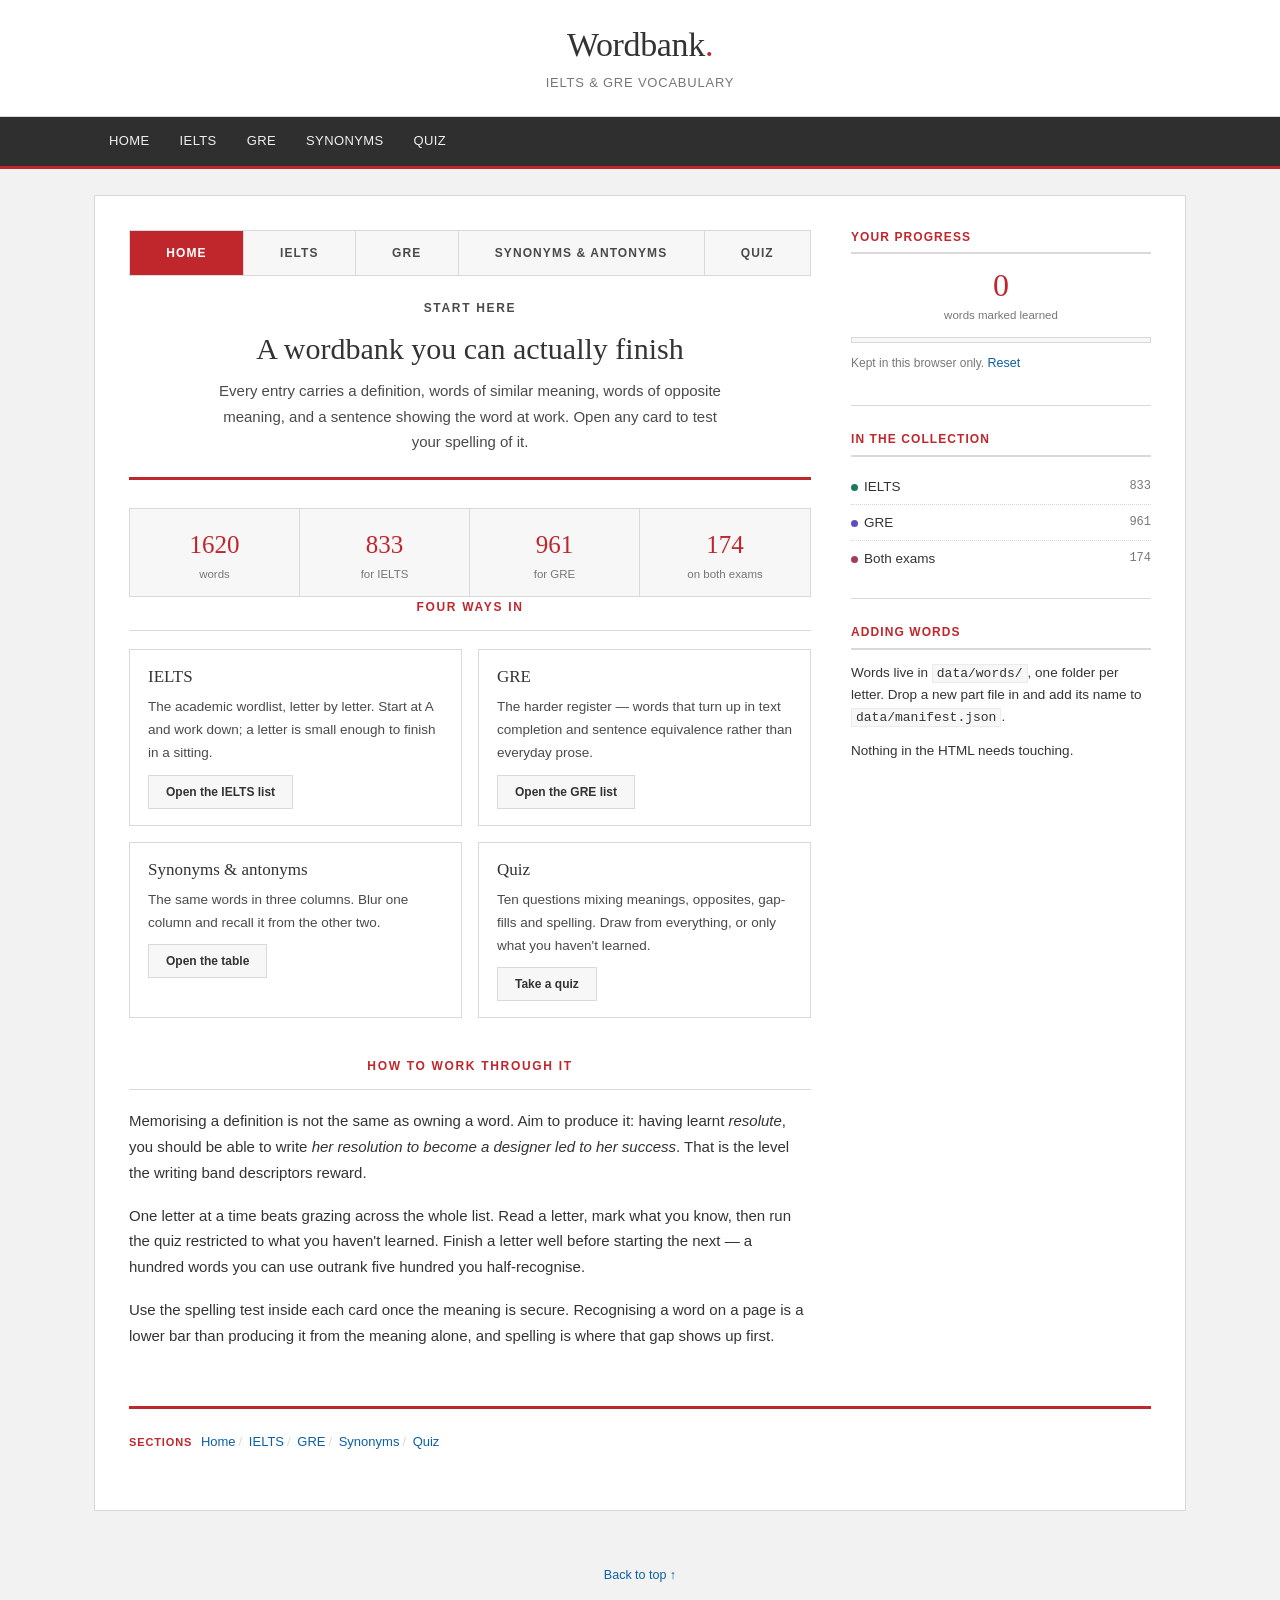
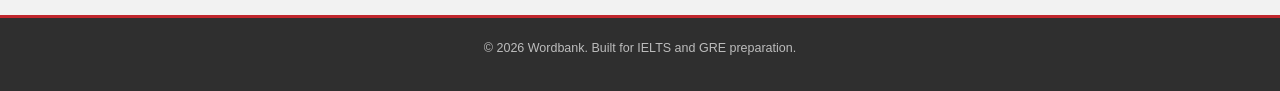
==== index.html @ d4ea3506 "Initial commit" ====
<!DOCTYPE html>
<html lang="en">
<head>
<meta charset="utf-8">
<meta name="viewport" content="width=device-width, initial-scale=1">
<title>IELTS &amp; GRE vocabulary</title>
<meta name="description" content="Academic vocabulary for IELTS and GRE — definitions, synonyms, antonyms, example sentences, a spelling drill and a quiz.">
<link rel="stylesheet" href="assets/style.css">
<link rel="stylesheet" href="assets/vocab.css">
</head>

<body data-page="vocab" id="top">

<header class="site-header">
  <div class="wrap">
    <a class="brand" href="index.html">Wordbank<span class="dot">.</span></a>
    <p class="site-tagline">IELTS &amp; GRE vocabulary</p>
  </div>
</header>

<nav class="site-nav" aria-label="Main">
  <div class="wrap">
    <button class="nav-burger" id="navBurger" aria-expanded="false" aria-controls="navLinks">Menu</button>
    <ul class="nav-links" id="navLinks">
      <li><a href="#" data-go="home">Home</a></li>
      <li><a href="#" data-go="ielts">IELTS</a></li>
      <li><a href="#" data-go="gre">GRE</a></li>
      <li><a href="#" data-go="pairs">Synonyms</a></li>
      <li><a href="#" data-go="quiz">Quiz</a></li>
    </ul>
  </div>
</nav>

<main>
<div class="wrap">
<div id="page-main">

  <!-- Shown until the JSON loads, and left in place if it can't. -->
  <div class="state-panel" id="bootState">
    <h3 id="bootTitle">Loading the wordbank</h3>
    <p id="bootMsg">Reading data/manifest.json.</p>
  </div>

  <div id="app" class="is-hidden">

    <div class="tabs" role="tablist" aria-label="Sections">
      <button role="tab" id="tab-home"  aria-controls="panel-home"  aria-selected="true">Home</button>
      <button role="tab" id="tab-ielts" aria-controls="browseTools" aria-selected="false">IELTS</button>
      <button role="tab" id="tab-gre"   aria-controls="browseTools"   aria-selected="false">GRE</button>
      <button role="tab" id="tab-pairs" aria-controls="browseTools" aria-selected="false">Synonyms &amp; antonyms</button>
      <button role="tab" id="tab-quiz"  aria-controls="panel-quiz"  aria-selected="false">Quiz</button>
    </div>

    <!-- Shared browsing controls: letter rail, search, filters. Hidden on
         Home and Quiz. -->
    <div id="browseTools" class="is-hidden" role="tabpanel">
      <div class="letter-rail" id="rail"></div>
      <div class="toolbar">
        <input type="search" id="q" placeholder="Search a word, meaning or synonym" aria-label="Search words">
        <select id="fPos" aria-label="Filter by word type"><option value="">All word types</option></select>
        <select id="fShow" aria-label="Filter by progress">
          <option value="">Learned and not</option>
          <option value="unlearned">Not learned yet</option>
          <option value="learned">Learned only</option>
        </select>
      </div>
      <div class="result-line">
        <span id="count">&nbsp;</span>
        <span id="pairTools" class="is-hidden">
          <label for="pairHide">Drill:</label>
          <select id="pairHide" style="font:inherit;font-size:12.5px;padding:3px 6px;border:1px solid var(--rule);">
            <option value="none">show everything</option>
            <option value="syn">blur the synonyms</option>
            <option value="ant">blur the opposites</option>
          </select>
        </span>
      </div>
      <p id="busy" class="muted is-hidden" style="font-size:12.5px;">Loading words…</p>

      <!-- One results area, shared by IELTS, GRE and Synonyms. The tab
           decides which of the two renderers fills it. -->
      <div class="word-grid" id="grid"></div>
      <div id="pairs" class="is-hidden"></div>
      <div class="load-more is-hidden" id="moreWrap"><button class="btn" id="more">Show 40 more</button></div>
    </div>

    <!-- HOME ----------------------------------------------------------- -->
    <section id="panel-home" role="tabpanel" aria-labelledby="tab-home">
      <div class="page-head">
        <p class="eyebrow">Start here</p>
        <h1>A wordbank you can actually finish</h1>
        <p>Every entry carries a definition, words of similar meaning, words of opposite meaning, and a sentence showing the word at work. Open any card to test your spelling of it.</p>
      </div>

      <div class="stat-rail">
        <div class="stat-well"><span class="n" id="tWords">0</span><span class="l">words</span></div>
        <div class="stat-well"><span class="n" id="tIelts">0</span><span class="l">for IELTS</span></div>
        <div class="stat-well"><span class="n" id="tGre">0</span><span class="l">for GRE</span></div>
        <div class="stat-well"><span class="n" id="tBoth">0</span><span class="l">on both exams</span></div>
      </div>

      <section>
        <p class="eyebrow">Four ways in</p>
        <div class="how-grid">
          <div class="how-card">
            <h3>IELTS</h3>
            <p>The academic wordlist, letter by letter. Start at A and work down; a letter is small enough to finish in a sitting.</p>
            <button class="btn" data-go="ielts">Open the IELTS list</button>
          </div>
          <div class="how-card">
            <h3>GRE</h3>
            <p>The harder register — words that turn up in text completion and sentence equivalence rather than everyday prose.</p>
            <button class="btn" data-go="gre">Open the GRE list</button>
          </div>
          <div class="how-card">
            <h3>Synonyms &amp; antonyms</h3>
            <p>The same words in three columns. Blur one column and recall it from the other two.</p>
            <button class="btn" data-go="pairs">Open the table</button>
          </div>
          <div class="how-card">
            <h3>Quiz</h3>
            <p>Ten questions mixing meanings, opposites, gap-fills and spelling. Draw from everything, or only what you haven't learned.</p>
            <button class="btn" data-go="quiz">Take a quiz</button>
          </div>
        </div>
      </section>

      <section>
        <p class="eyebrow">How to work through it</p>
        <p>Memorising a definition is not the same as owning a word. Aim to produce it: having learnt <em>resolute</em>, you should be able to write <em>her resolution to become a designer led to her success</em>. That is the level the writing band descriptors reward.</p>
        <p>One letter at a time beats grazing across the whole list. Read a letter, mark what you know, then run the quiz restricted to what you haven't learned. Finish a letter well before starting the next — a hundred words you can use outrank five hundred you half-recognise.</p>
        <p>Use the spelling test inside each card once the meaning is secure. Recognising a word on a page is a lower bar than producing it from the meaning alone, and spelling is where that gap shows up first.</p>
      </section>
    </section>

    <!-- QUIZ ------------------------------------------------------------ -->
    <section id="panel-quiz" role="tabpanel" aria-labelledby="tab-quiz" hidden>
      <div class="quiz-stage" id="quizStage"></div>
    </section>

  </div><!-- /#app -->

  <!-- SIDEBAR ---------------------------------------------------------- -->
  <aside class="sidebar">
    <div class="widget">
      <h4>Your progress</h4>
      <div class="progress-fig">
        <span class="n" id="knownN">0</span>
        <span class="l">words marked learned</span>
      </div>
      <div class="meter-track"><div class="meter-fill" id="knownBar"></div></div>
      <p class="muted" style="font-size:12px;margin-top:10px;">Kept in this browser only.
        <button class="link-btn" id="resetProgress">Reset</button>
      </p>
    </div>

    <div class="widget">
      <h4>In the collection</h4>
      <ul>
        <li class="legend-key"><span><span class="tag-dot project"></span>IELTS</span><span class="n" id="nIelts">0</span></li>
        <li class="legend-key"><span><span class="tag-dot publication"></span>GRE</span><span class="n" id="nGre">0</span></li>
        <li class="legend-key"><span><span class="tag-dot experience"></span>Both exams</span><span class="n" id="nBoth">0</span></li>
      </ul>
    </div>

    <div class="widget">
      <h4>Adding words</h4>
      <p>Words live in <code>data/words/</code>, one folder per letter. Drop a new part file in and add its name to <code>data/manifest.json</code>.</p>
      <p>Nothing in the HTML needs touching.</p>
    </div>
  </aside>

  <div class="page-nav">
    <p class="page-nav-browse">
      <span class="pn-label">Sections</span>
      <a href="#" data-go="home">Home</a><span class="pn-sep">/</span>
      <a href="#" data-go="ielts">IELTS</a><span class="pn-sep">/</span>
      <a href="#" data-go="gre">GRE</a><span class="pn-sep">/</span>
      <a href="#" data-go="pairs">Synonyms</a><span class="pn-sep">/</span>
      <a href="#" data-go="quiz">Quiz</a>
    </p>
  </div>

</div><!-- /#page-main -->
</div><!-- /.wrap -->
</main>

<p class="to-top"><a href="#top">Back to top &uarr;</a></p>

<footer class="site-footer">
  <div class="wrap">
    <p>&copy; <span id="yr"></span> Wordbank. Built for IELTS and GRE preparation.</p>
  </div>
</footer>

<!-- WORD CARD -->
<div class="modal-overlay" id="overlay" role="dialog" aria-modal="true" aria-label="Word card">
  <div class="modal-panel word-detail">
    <button class="modal-close" id="closeCard" aria-label="Close">&times;</button>
    <div id="cardBody"></div>
  </div>
</div>

<script src="assets/app.js"></script>
</body>
</html>
---- assets/style.css ----
/* ==========================================================================
   Abdullah Al Mazid — Portfolio
   Design: boxed white content canvas on a grey page, dark horizontal menu
   bar with dropdowns, persistent right sidebar, red section rules.
   Classic content-site layout — no build step, plain CSS.

   Single light palette: the previous dark/light toggle has been removed.
   ========================================================================== */

/* ======================================================================
   CONTENTS  —  search for the bracketed tag to jump to a section.
   e.g. Ctrl+F (Cmd+F on Mac) for  [10]  lands on Listing cards.

     [01]  Tokens
     [02]  Reset & base
     [03]  Masthead — title block above the menu bar
     [04]  Menu bar with dropdowns
     [05]  Content canvas + sidebar
     [06]  Section headings & rules
     [07]  Home hero
     [08]  Buttons & chips
     [09]  Stat rail
     [10]  Listing cards — bordered blocks, no shadows
     [11]  Section tile grid — the big "click to open" navigation blocks
     [12]  Detail pages
     [13]  About page
     [14]  Skills panel
     [15]  Gallery — plain bordered thumbnails with captions underneath
     [16]  Contact
     [17]  Image slot placeholders
     [18]  Page-bottom navigation
     [19]  Footer
     [20]  Lightbox
     [21]  Responsive
     [22]  Layout inspector (optional, off by default)

   ----------------------------------------------------------------------
   "I WANT TO CHANGE X"  —  look it up here.
   ----------------------------------------------------------------------
     The whole page is too wide / too narrow ...... --max-w        [01]
     The sidebar is too wide ...................... --sidebar-w    [01]
     Gap between content and sidebar .............. --gutter       [01]
     The red is too bright / wrong shade .......... --red          [01]
     Menu bar and footer colour ................... --nav-bg       [01]
     Page background behind the white box ......... --page-bg      [01]
     Border and divider colour .................... --rule         [01]
     Body text colour ............................. --ink          [01]
     Link colour .................................. --link         [01]
     Heading font ................................. --font-head    [01]
     Body font .................................... --font-body    [01]
     Overall text size ............................ body           [02]
     Menu bar height / item spacing ............... .nav-links     [04]
     Padding inside the white box ................. #page-main     [05]
     Sidebar widget spacing ....................... .widget        [05]
     Section heading style (red, centred) ......... .eyebrow       [06]
     Listing card look ............................ .card          [10]
     Card cover image height ...................... .card-cover    [10]
     Home page tile grid columns .................. .tile-grid     [11]
     Gallery columns .............................. .gallery-grid  [15]
     "Photo not added yet" boxes .................. .slot-note     [17]
     Previous / Next buttons ...................... .page-nav-seq  [18]
     Where the layout stacks for phones ........... [21]
     Can't tell which rule controls a box? ........ [22]

   Anything in [01] is a one-line edit that updates the whole site.
   ----------------------------------------------------------------------
   ======================================================================

/* [01]  TOKENS ========================================================= */
:root {
  /* --- FONTS ---------------------------------------------------------
     Any font installed on the visitor's machine. These three are safe
     everywhere; swapping in a Google Font needs an @import at the very
     top of this file as well. */
  --font-head: Georgia, 'Times New Roman', Times, serif;   /* all headings */
  --font-body: Arial, Helvetica, sans-serif;               /* body text, menu */
  --font-mono: 'Courier New', Courier, monospace;          /* code, file paths */

  /* --- LAYOUT SIZES --------------------------------------------------
     The three numbers that control the shape of every page. */
  --max-w: 1140px;      /* total width of the page (content + sidebar) */
  --sidebar-w: 300px;   /* width of the right sidebar */
  --gutter: 40px;       /* space between the content and the sidebar */

  /* --- MAIN COLOURS --------------------------------------------------
     Change --red and the accent recolours across the whole site:
     section rules, headings, active menu item, buttons, links on hover. */
  --red: #c0272d;       /* the accent colour */
  --red-dark: #971f24;  /* darker red — button hover, active menu item */

  --page-bg: #f2f2f2;   /* grey area behind the white box */
  --canvas: #ffffff;    /* the white content box itself */
  --tint: #f7f7f7;      /* very light grey — wells, chips, button faces */

  /* --- TEXT COLOURS -------------------------------------------------- */
  --ink: #333333;       /* main body text and headings */
  --ink-soft: #4a4a4a;  /* secondary text inside cards */
  --muted: #777777;     /* captions, dates, small print */

  --link: #0b5fa5;      /* links at rest */
  --link-hover: #c0272d;/* links on hover */

  /* --- LINES AND BORDERS --------------------------------------------- */
  --rule: #d9d9d9;      /* card borders, dividers, sidebar separators */
  --rule-soft: #ececec; /* fainter line inside cards */

  /* --- MENU BAR AND FOOTER ------------------------------------------- */
  --nav-bg: #2f2f2f;       /* dark bar background (used by both) */
  --nav-bg-hover: #c0272d; /* menu item on hover */
  --nav-text: #f0f0f0;     /* menu item text */

  /* --- CATEGORY DOTS -------------------------------------------------
     The small coloured dot on each listing card, by content type. */
  --type-project: #1c7a5e;
  --type-publication: #5f4cc4;
  --type-education: #a4650f;
  --type-experience: #a63a5b;
  --type-achievement: #9a7d0a;
}

/* [02]  RESET & BASE =================================================== */
* { box-sizing: border-box; }
html { scroll-behavior: smooth; }

body {
  margin: 0;
  background: var(--page-bg);
  color: var(--ink);
  font-family: var(--font-body);
  font-size: 15px;
  line-height: 1.72;
}

h1, h2, h3, h4, h5, h6 {
  font-family: var(--font-head);
  color: var(--ink);
  font-weight: normal;
  line-height: 1.3;
  margin: 0 0 14px;
}
h1 { font-size: 30px; }
h2 { font-size: 24px; }
h3 { font-size: 19px; }
h4 { font-size: 16px; font-family: var(--font-body); font-weight: bold; }

p { margin: 0 0 1.15em; }
.muted { color: var(--muted); }

a { color: var(--link); text-decoration: none; }
a:hover { color: var(--link-hover); text-decoration: underline; }

img { max-width: 100%; height: auto; }
code {
  font-family: var(--font-mono);
  font-size: 13px;
  background: var(--tint);
  border: 1px solid var(--rule-soft);
  padding: 1px 4px;
}
::selection { background: var(--red); color: #fff; }

a:focus-visible, button:focus-visible, input:focus-visible,
textarea:focus-visible, select:focus-visible {
  outline: 2px solid var(--red);
  outline-offset: 2px;
}

.wrap {
  max-width: var(--max-w);
  margin: 0 auto;
  padding: 0 24px;
}

/* [03]  MASTHEAD — TITLE BLOCK ABOVE THE MENU BAR ====================== */
.site-header {
  background: var(--canvas);
  border-bottom: 1px solid var(--rule);
  padding: 26px 0 22px;
  text-align: center;
}
.brand {
  display: inline-block;
  font-family: var(--font-head);
  font-size: 34px;
  line-height: 1.1;
  color: var(--ink);
  letter-spacing: -0.01em;
}
.brand:hover { color: var(--red); text-decoration: none; }
.brand .dot { color: var(--red); }
.site-tagline {
  margin: 8px 0 0;
  font-size: 13px;
  letter-spacing: 0.06em;
  text-transform: uppercase;
  color: var(--muted);
}

/* [04]  MENU BAR WITH DROPDOWNS ======================================== */
.site-nav {
  background: var(--nav-bg);
  border-bottom: 3px solid var(--red);
}
.site-nav .wrap { padding: 0 24px; }

.nav-links {
  list-style: none;
  margin: 0;
  padding: 0;
  display: flex;
  flex-wrap: wrap;
}
.nav-links > li { position: relative; }
.nav-links > li > a {
  display: block;
  padding: 13px 15px;
  color: var(--nav-text);
  font-size: 13px;
  letter-spacing: 0.03em;
  text-transform: uppercase;
}
.nav-links > li > a:hover,
.nav-links > li:hover > a,
.nav-links > li:focus-within > a {
  background: var(--nav-bg-hover);
  color: #fff;
  text-decoration: none;
}
.nav-links > li > a[aria-current='page'] {
  background: var(--red-dark);
  color: #fff;
}
/* Caret on items that open a submenu */
.nav-links > li.has-sub > a::after {
  content: ' \25BE';
  font-size: 10px;
  opacity: 0.75;
}

.nav-links .sub {
  list-style: none;
  margin: 0;
  padding: 6px 0;
  position: absolute;
  top: 100%;
  left: 0;
  min-width: 250px;
  background: var(--nav-bg);
  border-top: 2px solid var(--red);
  box-shadow: 0 6px 14px rgb(0 0 0 / 0.22);
  z-index: 60;
  display: none;
}
.nav-links > li:hover > .sub,
.nav-links > li:focus-within > .sub,
.nav-links > li.is-open > .sub { display: block; }

.nav-links .sub a {
  display: block;
  padding: 8px 16px;
  color: #dcdcdc;
  font-size: 13px;
  line-height: 1.45;
}
.nav-links .sub a:hover {
  background: var(--nav-bg-hover);
  color: #fff;
  text-decoration: none;
}
.nav-links .sub .sub-head {
  padding: 9px 16px 5px;
  font-size: 10.5px;
  letter-spacing: 0.1em;
  text-transform: uppercase;
  color: #8f8f8f;
  border-top: 1px solid #454545;
  margin-top: 5px;
}
.nav-links .sub li:first-child .sub-head { border-top: 0; margin-top: 0; }

.nav-burger {
  display: none;
  font: inherit;
  font-size: 13px;
  letter-spacing: 0.06em;
  text-transform: uppercase;
  width: 100%;
  text-align: left;
  padding: 13px 4px;
  background: none;
  border: 0;
  color: var(--nav-text);
  cursor: pointer;
}

/* [05]  CONTENT CANVAS + SIDEBAR ======================================= */
main { padding: 26px 0 40px; }

#page-main {
  display: grid;
  grid-template-columns: minmax(0, 1fr) var(--sidebar-w);
  column-gap: var(--gutter);
  align-items: start;
  background: var(--canvas);
  border: 1px solid var(--rule);
  padding: 34px 34px 40px;
}
/* Everything that isn't the sidebar or the page-bottom nav stacks in the
   main column; no per-page wrapper markup needed. */
#page-main > *:not(.sidebar):not(.page-nav) { grid-column: 1; min-width: 0; }
#page-main > .sidebar { grid-column: 2; grid-row: 1 / 200; }
#page-main > .page-nav { grid-column: 1 / -1; }

.sidebar { font-size: 13.5px; }
.widget {
  margin-bottom: 26px;
  padding-bottom: 22px;
  border-bottom: 1px solid var(--rule);
}
.widget:last-child { border-bottom: 0; }
.widget h4 {
  font-family: var(--font-body);
  font-size: 12px;
  font-weight: bold;
  letter-spacing: 0.09em;
  text-transform: uppercase;
  color: var(--red);
  margin: 0 0 12px;
  padding-bottom: 7px;
  border-bottom: 2px solid var(--rule);
}
.widget p { margin-bottom: 0.8em; line-height: 1.65; }
.widget ul { list-style: none; margin: 0; padding: 0; }
.widget li {
  padding: 6px 0;
  border-bottom: 1px dotted var(--rule);
}
.widget li:last-child { border-bottom: 0; }
.widget-portrait {
  display: block;
  width: 110px;
  margin: 0 auto 12px;
  border: 1px solid var(--rule);
  padding: 4px;
  background: var(--canvas);
}
.widget select {
  width: 100%;
  font: inherit;
  font-size: 13px;
  padding: 6px 8px;
  border: 1px solid var(--rule);
  background: var(--canvas);
  color: var(--ink);
}
.widget-post-date {
  display: block;
  font-size: 11.5px;
  color: var(--muted);
}
.subscribe-box {
  background: var(--tint);
  border: 1px solid var(--rule);
  padding: 16px;
}
.subscribe-box h4 { border-bottom: 0; margin-bottom: 8px; }
.subscribe-box input[type='email'] {
  width: 100%;
  font: inherit;
  font-size: 13px;
  padding: 7px 9px;
  border: 1px solid var(--rule);
  margin-bottom: 8px;
}

/* [06]  SECTION HEADINGS & RULES ======================================= */
/* The reference site draws these as JPEG images; here they're borders, so
   they stay sharp at any zoom and recolour with the palette. */
.flow-divider {
  height: 0;
  border-top: 3px solid var(--red);
  margin: 34px 0;
}
.flow-divider .node, .flow-divider .line { display: none; }

section { margin-top: 38px; }
section:first-of-type { margin-top: 0; }

.eyebrow {
  font-family: var(--font-body);
  font-size: 12px;
  font-weight: bold;
  letter-spacing: 0.14em;
  text-transform: uppercase;
  color: var(--red);
  text-align: center;
  margin: 0 0 18px;
  padding-bottom: 12px;
  border-bottom: 1px solid var(--rule);
}

.page-head {
  text-align: center;
  padding-bottom: 22px;
  margin-bottom: 28px;
  border-bottom: 3px solid var(--red);
}
.page-head h1 { margin-bottom: 10px; }
.page-head p { color: var(--ink-soft); margin: 0 auto; max-width: 62ch; }
.page-head .eyebrow { border-bottom: 0; padding-bottom: 4px; margin-bottom: 6px; }

.view-all {
  display: block;
  text-align: right;
  margin-top: 12px;
  font-size: 13px;
  font-weight: bold;
}

/* [07]  HOME HERO ====================================================== */
.hero {
  display: grid;
  grid-template-columns: minmax(0, 1fr) 210px;
  gap: 28px;
  align-items: start;
  padding-bottom: 26px;
  border-bottom: 3px solid var(--red);
}
.hero-eyebrow {
  font-size: 12px;
  font-weight: bold;
  letter-spacing: 0.1em;
  text-transform: uppercase;
  color: var(--red);
  margin-bottom: 10px;
}
.hero h1 { font-size: 31px; margin-bottom: 12px; }
.hero h1 .accent { color: var(--red); }
.hero-lede { color: var(--ink-soft); margin-bottom: 0; }
.hero-actions { margin-top: 20px; display: flex; gap: 10px; flex-wrap: wrap; }
.hero-portrait {
  border: 1px solid var(--rule);
  padding: 5px;
  background: var(--canvas);
}
.hero-portrait img { display: block; width: 100%; }

/* [08]  BUTTONS & CHIPS ================================================ */
.btn {
  display: inline-block;
  font-size: 13px;
  font-weight: bold;
  padding: 9px 17px;
  border: 1px solid var(--rule);
  background: var(--tint);
  color: var(--ink);
}
.btn:hover { background: #ebebeb; color: var(--ink); text-decoration: none; }
.btn-primary {
  background: var(--red);
  border-color: var(--red);
  color: #fff;
}
.btn-primary:hover { background: var(--red-dark); border-color: var(--red-dark); color: #fff; }
.btn-accent { color: var(--red); }

.chip {
  display: inline-block;
  font-size: 11.5px;
  padding: 3px 9px;
  background: var(--tint);
  border: 1px solid var(--rule);
  color: var(--ink-soft);
}
.chip-row { display: flex; flex-wrap: wrap; gap: 6px; }

.tag-dot {
  display: inline-block;
  width: 7px; height: 7px;
  border-radius: 50%;
  flex-shrink: 0;
  margin-right: 6px;
}
.tag-dot.project { background: var(--type-project); }
.tag-dot.publication { background: var(--type-publication); }
.tag-dot.education { background: var(--type-education); }
.tag-dot.experience { background: var(--type-experience); }
.tag-dot.achievement { background: var(--type-achievement); }

/* [09]  STAT RAIL ====================================================== */
.stat-rail {
  margin-top: 26px;
  display: grid;
  grid-template-columns: repeat(4, 1fr);
  gap: 0;
  border: 1px solid var(--rule);
  background: var(--tint);
}
.stat-well {
  padding: 14px 16px;
  border-right: 1px solid var(--rule);
  text-align: center;
}
.stat-well:last-child { border-right: 0; }
.stat-well .n {
  display: block;
  font-family: var(--font-head);
  font-size: 25px;
  color: var(--red);
}
.stat-well .l {
  font-size: 11.5px;
  color: var(--muted);
  line-height: 1.4;
  display: block;
}

/* [10]  LISTING CARDS — BORDERED BLOCKS, NO SHADOWS ==================== */
.grid { display: grid; gap: 18px; }
.grid-2 { grid-template-columns: repeat(2, 1fr); }

.card {
  display: block;
  background: var(--canvas);
  border: 1px solid var(--rule);
  padding: 18px 20px 16px;
  color: var(--ink);
}
a.card:hover {
  border-color: var(--red);
  background: #fcfcfc;
  text-decoration: none;
}
a.card:hover h3 { color: var(--red); }
.card h3 { font-size: 18px; margin-bottom: 8px; }
.card p { color: var(--ink-soft); font-size: 14px; margin-bottom: 10px; }

.card-kicker {
  display: flex;
  align-items: center;
  font-size: 11px;
  font-weight: bold;
  letter-spacing: 0.07em;
  text-transform: uppercase;
  color: var(--muted);
  margin-bottom: 7px;
}
.card-foot {
  display: flex;
  justify-content: space-between;
  gap: 12px;
  font-size: 12px;
  color: var(--muted);
  padding-top: 9px;
  border-top: 1px solid var(--rule-soft);
}

.card-cover {
  position: relative;
  height: 148px;
  margin: -18px -20px 14px;
  border-bottom: 1px solid var(--rule);
  overflow: hidden;
  background: var(--tint);
  display: flex;
  align-items: center;
  justify-content: center;
}
.card-cover::before {
  content: attr(data-glyph);
  font-family: var(--font-head);
  font-size: 46px;
  color: #cfcfcf;
}
.card-cover img {
  position: absolute;
  inset: 0;
  width: 100%; height: 100%;
  object-fit: cover;
}

.detail-cover {
  margin: 22px 0 0;
  border: 1px solid var(--rule);
  padding: 5px;
}
.detail-cover img { display: block; width: 100%; }

/* [11]  SECTION TILE GRID — THE BIG "CLICK TO OPEN" NAVIGATION BLOCKS ==== */
.tile-grid {
  display: grid;
  grid-template-columns: repeat(3, 1fr);
  gap: 16px;
}
.tile {
  display: block;
  border: 1px solid var(--rule);
  background: var(--canvas);
  color: var(--ink);
}
.tile:hover {
  border-color: var(--red);
  text-decoration: none;
}
.tile-img {
  position: relative;
  aspect-ratio: 1024 / 742;
  background: var(--tint);
  border-bottom: 1px solid var(--rule);
  overflow: hidden;
}
.tile-img img { position: absolute; inset: 0; width: 100%; height: 100%; object-fit: cover; }
.tile-label {
  display: block;
  padding: 10px 12px;
  text-align: center;
  font-family: var(--font-head);
  font-size: 15px;
}
.tile:hover .tile-label { color: var(--red); }
.tile-cta {
  text-align: center;
  font-size: 12px;
  font-weight: bold;
  letter-spacing: 0.12em;
  text-transform: uppercase;
  color: var(--red);
  margin-bottom: 14px;
}

/* [12]  DETAIL PAGES =================================================== */
.detail-head {
  padding-bottom: 18px;
  margin-bottom: 22px;
  border-bottom: 3px solid var(--red);
}
.detail-head h1 { font-size: 27px; }
.detail-head .hero-lede { color: var(--ink-soft); font-size: 15px; }
.detail-meta { font-size: 12.5px; color: var(--muted); }
.detail-body { max-width: none; }
.detail-body h2 {
  font-size: 21px;
  margin-top: 30px;
  padding-bottom: 7px;
  border-bottom: 1px solid var(--rule);
}
.detail-body ul { padding-left: 20px; }
.detail-body li { margin-bottom: 7px; color: var(--ink-soft); }

.back-link {
  display: inline-block;
  font-size: 12.5px;
  margin-bottom: 14px;
  color: var(--muted);
}
.back-link:hover { color: var(--red); }

.pull-quote {
  margin: 24px 0;
  padding: 16px 20px;
  background: var(--tint);
  border-left: 4px solid var(--red);
  font-family: var(--font-head);
  font-size: 17px;
  line-height: 1.55;
  color: var(--ink);
}

.well {
  margin-top: 26px;
  padding: 16px 18px;
  background: var(--tint);
  border: 1px solid var(--rule);
  font-size: 13.5px;
}
.well h4 { margin-bottom: 6px; }
.js-only-note {
  margin-top: 16px;
  padding: 14px 16px;
  background: var(--tint);
  border: 1px solid var(--rule);
  font-size: 13.5px;
}

/* [13]  ABOUT PAGE ===================================================== */
/* The portrait sits FIRST in about.html's markup, so the fixed track has to
   be the first one — otherwise the image takes the flexible column and the
   bio text gets squeezed into 190px. */
.bio-layout {
  display: grid;
  grid-template-columns: 190px minmax(0, 1fr);
  gap: 26px;
  align-items: start;
}
.bio-portrait { border: 1px solid var(--rule); padding: 5px; }
.bio-portrait img { display: block; width: 100%; }

/* [14]  SKILLS PANEL =================================================== */
.skill-groups { display: grid; gap: 20px; }
.skill-group { border: 1px solid var(--rule); padding: 16px 18px; }
.skill-group h3 {
  font-size: 15px;
  font-family: var(--font-body);
  font-weight: bold;
  letter-spacing: 0.06em;
  text-transform: uppercase;
  color: var(--red);
  padding-bottom: 8px;
  margin-bottom: 12px;
  border-bottom: 1px solid var(--rule);
}
.skill-chip {
  font: inherit;
  font-size: 13px;
  display: inline-flex;
  align-items: center;
  gap: 7px;
  padding: 5px 11px;
  margin: 0 6px 6px 0;
  background: var(--tint);
  border: 1px solid var(--rule);
  color: var(--ink);
  cursor: pointer;
  text-align: left;
}
.skill-chip:hover { border-color: var(--red); color: var(--red); }
.skill-chip .lvl-dot {
  width: 7px; height: 7px;
  border-radius: 50%;
  background: var(--red);
  flex-shrink: 0;
}

/* Skill detail modal */
.modal-overlay {
  position: fixed;
  inset: 0;
  background: rgb(0 0 0 / 0.55);
  display: flex;
  align-items: center;
  justify-content: center;
  padding: 22px;
  opacity: 0;
  pointer-events: none;
  transition: opacity 160ms ease;
  z-index: 200;
}
.modal-overlay.is-open { opacity: 1; pointer-events: auto; }
.modal-panel {
  background: var(--canvas);
  border-top: 4px solid var(--red);
  max-width: 460px;
  width: 100%;
  padding: 24px 26px;
  box-shadow: 0 14px 34px rgb(0 0 0 / 0.28);
}
.modal-panel h3 { font-size: 20px; margin-bottom: 4px; }

/* [15]  GALLERY — PLAIN BORDERED THUMBNAILS WITH CAPTIONS UNDERNEATH ==== */
.gallery-grid {
  display: grid;
  grid-template-columns: repeat(3, 1fr);
  gap: 16px;
}
.gallery-grid.gallery-grid-compact { grid-template-columns: repeat(3, 1fr); }
.gallery-item {
  margin: 0;
  border: 1px solid var(--rule);
  background: var(--canvas);
}
.gallery-item .shot {
  position: relative;
  aspect-ratio: 4 / 3;
  background: var(--tint);
  overflow: hidden;
  border-bottom: 1px solid var(--rule);
}
.gallery-item img { position: absolute; inset: 0; width: 100%; height: 100%; object-fit: cover; }
.gallery-item figcaption {
  padding: 10px 12px;
  font-size: 12.5px;
  line-height: 1.5;
  color: var(--ink-soft);
}

/* [16]  CONTACT ======================================================== */
.contact-grid { display: grid; gap: 16px; }
.contact-card {
  border: 1px solid var(--rule);
  padding: 16px 18px;
  background: var(--canvas);
}
.contact-card .label {
  font-size: 11px;
  font-weight: bold;
  letter-spacing: 0.08em;
  text-transform: uppercase;
  color: var(--muted);
  display: block;
  margin-bottom: 3px;
}
.contact-card .value { font-size: 15px; }
.contact-card .ic { color: var(--red); }
.project-figure { border: 1px solid var(--rule); padding: 5px; margin: 18px 0; }
.project-figure img { display: block; width: 100%; }

/* [17]  IMAGE SLOT PLACEHOLDERS ======================================== */
img.is-pending { display: none; }
.slot-note {
  position: absolute;
  inset: 0;
  display: flex;
  flex-direction: column;
  align-items: center;
  justify-content: center;
  gap: 6px;
  padding: 14px;
  text-align: center;
  background: var(--tint);
}
.slot-label {
  font-size: 10px;
  font-weight: bold;
  letter-spacing: 0.09em;
  text-transform: uppercase;
  color: var(--muted);
}
.slot-path {
  font-family: var(--font-mono);
  font-size: 11.5px;
  line-height: 1.45;
  color: var(--ink-soft);
  word-break: break-all;
  max-width: 100%;
}
.slot-path .slot-dir { color: var(--muted); }
.slot-path strong { color: var(--red); font-weight: bold; }
.slot-copy {
  font: inherit;
  font-size: 11px;
  padding: 4px 10px;
  border: 1px solid var(--rule);
  background: var(--canvas);
  color: var(--ink-soft);
  cursor: pointer;
}
.slot-copy:hover { border-color: var(--red); color: var(--red); }

/* [18]  PAGE-BOTTOM NAVIGATION ========================================= */
.page-nav {
  margin-top: 40px;
  padding-top: 20px;
  border-top: 3px solid var(--red);
}
.page-nav-browse { font-size: 13px; color: var(--muted); line-height: 2; }
.page-nav-browse .pn-label {
  font-size: 11px;
  font-weight: bold;
  letter-spacing: 0.08em;
  text-transform: uppercase;
  color: var(--red);
  margin-right: 5px;
}
.page-nav-browse .pn-current { color: var(--ink); font-weight: bold; }
.page-nav-browse .pn-sep { color: var(--rule); margin: 0 3px; }

.page-nav-seq {
  margin-top: 16px;
  display: grid;
  grid-template-columns: 1fr 1fr;
  gap: 12px;
}
.page-nav-seq.is-single { grid-template-columns: 1fr; }
.page-nav-seq a {
  display: block;
  padding: 12px 15px;
  border: 1px solid var(--rule);
  background: var(--tint);
  font-size: 13.5px;
  color: var(--ink);
}
.page-nav-seq a:hover { border-color: var(--red); color: var(--red); text-decoration: none; }
.page-nav-seq .pn-next { text-align: right; }
.page-nav-seq .pn-dir {
  display: block;
  font-size: 10.5px;
  font-weight: bold;
  letter-spacing: 0.08em;
  text-transform: uppercase;
  color: var(--muted);
  margin-bottom: 3px;
}
.page-nav-seq .pn-title {
  display: -webkit-box;
  -webkit-line-clamp: 2;
  -webkit-box-orient: vertical;
  overflow: hidden;
}

/* [19]  FOOTER ========================================================= */
.to-top {
  text-align: center;
  padding: 14px 0;
  font-size: 12.5px;
}
.site-footer {
  background: var(--nav-bg);
  color: #bdbdbd;
  border-top: 3px solid var(--red);
  padding: 20px 0 24px;
  text-align: center;
  font-size: 12.5px;
}
.site-footer p { margin: 0 0 8px; }
.site-footer a { color: #e0e0e0; }
.site-footer a:hover { color: #fff; }
.footer-links { display: flex; justify-content: center; flex-wrap: wrap; gap: 16px; }

/* [20]  LIGHTBOX ======================================================= */
.viewable { cursor: zoom-in; }

/* [21]  RESPONSIVE ===================================================== */
@media (max-width: 980px) {
  :root { --sidebar-w: 250px; --gutter: 28px; }
  .tile-grid { grid-template-columns: repeat(2, 1fr); }
  .gallery-grid, .gallery-grid.gallery-grid-compact { grid-template-columns: repeat(2, 1fr); }
}

@media (max-width: 860px) {
  main { padding: 0 0 30px; }
  #page-main {
    grid-template-columns: minmax(0, 1fr);
    padding: 24px 20px 30px;
    border-left: 0;
    border-right: 0;
  }
  #page-main > .sidebar {
    grid-column: 1;
    grid-row: auto;
    margin-top: 32px;
    padding-top: 26px;
    border-top: 3px solid var(--red);
  }
  .wrap { padding: 0; }
  .site-header .wrap, .site-nav .wrap, .site-footer .wrap { padding: 0 20px; }

  /* Menu collapses behind a button */
  .nav-burger { display: block; }
  .nav-links { display: none; flex-direction: column; padding-bottom: 8px; }
  body.nav-open .nav-links { display: flex; }
  .nav-links > li > a { padding: 10px 4px; border-top: 1px solid #444; }
  /* Submenus can't rely on hover here — they sit inline, always open. */
  .nav-links .sub {
    display: block;
    position: static;
    min-width: 0;
    box-shadow: none;
    border-top: 0;
    padding: 0 0 6px 16px;
  }
  .nav-links .sub a { padding: 6px 4px; font-size: 12.5px; }

  .hero { grid-template-columns: minmax(0, 1fr); }
  .hero-portrait { max-width: 190px; }
  .bio-layout { grid-template-columns: minmax(0, 1fr); }
  .bio-portrait { max-width: 190px; }
  .stat-rail { grid-template-columns: repeat(2, 1fr); }
  .stat-well:nth-child(2) { border-right: 0; }
  .stat-well:nth-child(-n+2) { border-bottom: 1px solid var(--rule); }
  .grid-2 { grid-template-columns: minmax(0, 1fr); }
  .page-nav-seq { grid-template-columns: 1fr; }
  .page-nav-seq .pn-next { text-align: left; }
}

@media (max-width: 560px) {
  .tile-grid { grid-template-columns: minmax(0, 1fr); }
  .gallery-grid, .gallery-grid.gallery-grid-compact { grid-template-columns: minmax(0, 1fr); }
  .brand { font-size: 27px; }
}

@media (prefers-reduced-motion: reduce) {
  * { animation-duration: 0.001ms !important; transition-duration: 0.001ms !important; }
}

@media print {
  body { background: #fff; }
  .site-nav, .site-header, .page-nav, .sidebar, .to-top, .site-footer { display: none; }
  #page-main { display: block; border: 0; padding: 0; }
}


/* [22]  LAYOUT INSPECTOR (OPTIONAL, OFF BY DEFAULT) ===================== */
/* Turn this on when something looks wrong and you can't tell which rule
   controls it. Add class="debug" to the <body> tag of the page you're
   working on:

       <body data-page="about" id="top" class="debug">

   Every box gets outlined and labelled with its own class name, so you can
   point at the thing that looks broken and read which selector to come and
   edit here. Remove the class when you're done — visitors never see this
   unless the class is in the file. */
body.debug * { outline: 1px solid rgb(192 39 45 / 0.35); }
body.debug [class]:hover {
  outline: 2px solid var(--red);
  position: relative;
}
body.debug [class]:hover::after {
  content: '.' attr(class);
  position: absolute;
  top: 0;
  left: 0;
  z-index: 999;
  font: 11px/1.4 'Courier New', monospace;
  background: var(--red);
  color: #fff;
  padding: 2px 6px;
  white-space: nowrap;
  pointer-events: none;
}
---- assets/vocab.css ----
/* ==========================================================================
   Vocabulary trainer — add-on stylesheet
   Loads AFTER style.css and borrows every colour and font from its tokens.
   Retheme style.css and this follows. No new palette, no shadows.

   CONTENTS
     [V1]  Tabs
     [V2]  Letter rail
     [V3]  Toolbar and result line
     [V4]  Word cards
     [V5]  Word detail panel
     [V6]  Spelling drill
     [V7]  Synonym / antonym table
     [V8]  Quiz
     [V9]  Home tab
     [V10] States and responsive
   ========================================================================== */

/* [V1]  TABS =========================================================== */
.tabs {
  display: flex;
  flex-wrap: wrap;
  border: 1px solid var(--rule);
  margin-bottom: 22px;
}
.tabs button {
  flex: 1 1 auto;
  font: inherit;
  font-size: 12px;
  font-weight: bold;
  letter-spacing: 0.09em;
  text-transform: uppercase;
  padding: 12px 14px;
  background: var(--tint);
  color: var(--ink-soft);
  border: 0;
  border-right: 1px solid var(--rule);
  cursor: pointer;
}
.tabs button:last-child { border-right: 0; }
.tabs button:hover { color: var(--red); }
.tabs button[aria-selected='true'] { background: var(--red); color: #fff; }

/* [V2]  LETTER RAIL ==================================================== */
.letter-rail {
  display: flex;
  flex-wrap: wrap;
  gap: 4px;
  padding: 12px 14px;
  background: var(--tint);
  border: 1px solid var(--rule);
  border-bottom: 0;
}
.letter-rail button {
  font: inherit;
  font-family: var(--font-head);
  font-size: 14px;
  width: 32px;
  height: 30px;
  border: 1px solid var(--rule);
  background: var(--canvas);
  color: var(--ink);
  cursor: pointer;
  text-transform: uppercase;
}
.letter-rail button:hover:not(:disabled) { border-color: var(--red); color: var(--red); }
.letter-rail button[aria-pressed='true'] {
  background: var(--red);
  border-color: var(--red);
  color: #fff;
}
.letter-rail button:disabled { color: #c4c4c4; background: var(--tint); cursor: default; }
.letter-rail .rail-all { width: auto; padding: 0 12px; font-family: var(--font-body); font-size: 12px; }

/* [V3]  TOOLBAR ======================================================== */
.toolbar {
  display: grid;
  grid-template-columns: minmax(0, 2fr) minmax(0, 1fr) minmax(0, 1fr);
  gap: 10px;
  padding: 14px;
  background: var(--tint);
  border: 1px solid var(--rule);
  margin-bottom: 18px;
}
.toolbar input[type='search'],
.toolbar select {
  font: inherit;
  font-size: 13.5px;
  width: 100%;
  padding: 8px 10px;
  border: 1px solid var(--rule);
  background: var(--canvas);
  color: var(--ink);
}
.toolbar input[type='search']::placeholder { color: var(--muted); }

.result-line {
  display: flex;
  justify-content: space-between;
  align-items: baseline;
  gap: 12px;
  flex-wrap: wrap;
  font-size: 12.5px;
  color: var(--muted);
  padding-bottom: 9px;
  margin-bottom: 18px;
  border-bottom: 1px solid var(--rule);
}
.result-line strong { color: var(--ink); }
.link-btn {
  font: inherit;
  font-size: 12.5px;
  background: none;
  border: 0;
  padding: 0;
  color: var(--link);
  cursor: pointer;
}
.link-btn:hover { color: var(--link-hover); text-decoration: underline; }

/* [V4]  WORD CARDS ===================================================== */
.word-grid {
  display: grid;
  grid-template-columns: repeat(2, minmax(0, 1fr));
  gap: 16px;
}
.word-card {
  position: relative;
  width: 100%;
  text-align: left;
  font: inherit;
  padding: 15px 17px 13px;
  background: var(--canvas);
  border: 1px solid var(--rule);
  color: var(--ink);
  cursor: pointer;
}
.word-card:hover { border-color: var(--red); background: #fcfcfc; }
.word-card:hover .wc-word { color: var(--red); }
.word-card.is-known { background: #fbfbfb; }
.word-card.is-known .wc-word { color: var(--muted); }

.wc-top {
  display: flex;
  align-items: center;
  justify-content: space-between;
  gap: 10px;
  margin-bottom: 6px;
}
.wc-id { font-family: var(--font-mono); font-size: 11px; color: var(--muted); }
.wc-level {
  display: inline-flex;
  align-items: center;
  font-size: 10.5px;
  font-weight: bold;
  letter-spacing: 0.08em;
  text-transform: uppercase;
  color: var(--muted);
}
.wc-word {
  font-family: var(--font-head);
  font-size: 21px;
  line-height: 1.2;
  margin: 0;
  display: inline;
}
.wc-pos {
  font-family: var(--font-head);
  font-style: italic;
  font-size: 13px;
  color: var(--muted);
  margin-left: 7px;
}
.wc-def {
  font-size: 13.5px;
  color: var(--ink-soft);
  margin: 7px 0 0;
  display: -webkit-box;
  -webkit-line-clamp: 2;
  -webkit-box-orient: vertical;
  overflow: hidden;
}
.wc-foot {
  display: flex;
  justify-content: space-between;
  align-items: center;
  gap: 10px;
  margin-top: 11px;
  padding-top: 8px;
  border-top: 1px solid var(--rule-soft);
  font-size: 11px;
  letter-spacing: 0.06em;
  text-transform: uppercase;
  color: var(--muted);
}
.wc-known-flag { color: var(--type-project); font-weight: bold; }

.load-more { text-align: center; margin-top: 22px; }

/* [V5]  WORD DETAIL PANEL ============================================== */
/* Reuses .modal-overlay / .modal-panel from style.css [14]. That rule hides
   the overlay with opacity alone, which leaves it in the tab order and
   readable by screen readers while closed — visibility closes that gap. */
.modal-overlay { visibility: hidden; }
.modal-overlay.is-open { visibility: visible; }

.modal-panel.word-detail {
  max-width: 540px;
  padding: 0;
  max-height: 88vh;
  overflow-y: auto;
  text-align: left;
}
.wd-head { padding: 22px 26px 16px; border-bottom: 1px solid var(--rule); }
.wd-word {
  font-family: var(--font-head);
  font-size: 34px;
  line-height: 1.15;
  color: var(--ink);
  margin: 0;
}
.wd-word.is-masked {
  filter: blur(9px);
  user-select: none;
}
.wd-pos {
  font-family: var(--font-head);
  font-style: italic;
  font-size: 15px;
  color: var(--muted);
  margin: 4px 0 0;
}
.wd-body { padding: 18px 26px 8px; }
.wd-def { font-size: 15.5px; color: var(--ink); margin: 0 0 16px; }

.wd-row {
  display: flex;
  gap: 12px;
  align-items: baseline;
  font-size: 14px;
  padding: 9px 0;
  border-top: 1px solid var(--rule-soft);
}
.wd-key {
  flex: 0 0 74px;
  font-size: 10.5px;
  font-weight: bold;
  letter-spacing: 0.08em;
  text-transform: uppercase;
  color: var(--muted);
}
.wd-syn { color: var(--type-project); }
.wd-ant { color: var(--type-experience); }

.wd-ex {
  margin: 16px 0 0;
  padding: 11px 14px;
  background: var(--tint);
  border-left: 3px solid var(--red);
  font-family: var(--font-head);
  font-style: italic;
  font-size: 14px;
  line-height: 1.6;
  color: var(--ink-soft);
}
.wd-ex b { font-style: normal; color: var(--red); font-weight: normal; }
.wd-ex.is-masked b { filter: blur(6px); }

.wd-foot {
  display: flex;
  justify-content: space-between;
  align-items: center;
  gap: 12px;
  flex-wrap: wrap;
  padding: 16px 26px 20px;
  border-top: 1px solid var(--rule);
  margin-top: 18px;
}
.wd-nav { display: flex; gap: 8px; }
.modal-close {
  position: absolute;
  top: 10px;
  right: 14px;
  font: inherit;
  font-size: 20px;
  line-height: 1;
  background: none;
  border: 0;
  color: var(--muted);
  cursor: pointer;
  padding: 6px;
}
.modal-close:hover { color: var(--red); }

/* [V6]  SPELLING DRILL ================================================= */
.spell-drill {
  margin: 18px 0 0;
  padding: 16px 18px;
  background: var(--tint);
  border: 1px solid var(--rule);
  border-top: 3px solid var(--red);
}
.spell-head {
  display: flex;
  justify-content: space-between;
  align-items: baseline;
  gap: 10px;
  margin-bottom: 4px;
}
.spell-title {
  font-size: 11px;
  font-weight: bold;
  letter-spacing: 0.1em;
  text-transform: uppercase;
  color: var(--red);
}
.spell-streak { font-family: var(--font-mono); font-size: 11.5px; color: var(--muted); }
.spell-lede { font-size: 12.5px; color: var(--muted); margin: 0 0 12px; }

.spell-form { display: flex; gap: 8px; }
.spell-form input {
  flex: 1 1 auto;
  min-width: 0;
  font: inherit;
  font-family: var(--font-head);
  font-size: 19px;
  padding: 9px 12px;
  border: 1px solid var(--rule);
  background: var(--canvas);
  color: var(--ink);
  letter-spacing: 0.02em;
}
.spell-form input.is-right { border-color: var(--type-project); background: #f3f9f6; }
.spell-form input.is-wrong { border-color: var(--red); background: #fdf5f5; }

.spell-msg { font-size: 13px; margin: 11px 0 0; min-height: 1.5em; }
.spell-msg.right { color: var(--type-project); }
.spell-msg.wrong { color: var(--red); }
.spell-msg .near { font-family: var(--font-mono); font-size: 13px; letter-spacing: 0.08em; }
.spell-msg .near s { color: var(--muted); text-decoration: none; opacity: 0.55; }
.spell-actions { margin-top: 12px; display: flex; gap: 8px; flex-wrap: wrap; }

/* [V7]  SYNONYM / ANTONYM TABLE ======================================== */
.pair-table { border: 1px solid var(--rule); border-bottom: 0; }
.pair-row {
  display: grid;
  grid-template-columns: minmax(0, 1.1fr) minmax(0, 1.6fr) minmax(0, 1.6fr);
  gap: 0;
  border-bottom: 1px solid var(--rule);
}
.pair-row.head {
  background: var(--nav-bg);
  color: var(--nav-text);
}
.pair-row.head .pair-cell {
  font-size: 10.5px;
  font-weight: bold;
  letter-spacing: 0.1em;
  text-transform: uppercase;
  color: #ddd;
  border-right-color: #4a4a4a;
}
.pair-cell {
  padding: 11px 14px;
  font-size: 13.5px;
  border-right: 1px solid var(--rule-soft);
  min-width: 0;
}
.pair-cell:last-child { border-right: 0; }
.pair-row:nth-child(even):not(.head) { background: #fafafa; }
.pair-word {
  font-family: var(--font-head);
  font-size: 16px;
  color: var(--link);
  cursor: pointer;
  background: none;
  border: 0;
  padding: 0;
  text-align: left;
}
.pair-word:hover { color: var(--red); text-decoration: underline; }
.pair-word em { font-style: italic; font-size: 12px; color: var(--muted); margin-left: 6px; }
.pair-syn { color: var(--type-project); }
.pair-ant { color: var(--type-experience); }
.pair-none { color: #bbb; }
.pair-row.is-hidden-col .pair-cell.masked { filter: blur(5px); }

/* [V8]  QUIZ =========================================================== */
.quiz-stage { max-width: 660px; margin: 0 auto; }
.quiz-meter {
  display: flex;
  justify-content: space-between;
  font-size: 12px;
  letter-spacing: 0.06em;
  text-transform: uppercase;
  color: var(--muted);
  margin-bottom: 8px;
}
.meter-track { height: 6px; background: var(--tint); border: 1px solid var(--rule); }
.meter-fill { height: 100%; background: var(--red); width: 0; }
.quiz-meter + .meter-track { margin-bottom: 24px; }

.quiz-kicker {
  font-size: 11px;
  font-weight: bold;
  letter-spacing: 0.12em;
  text-transform: uppercase;
  color: var(--red);
  margin-bottom: 10px;
}
.quiz-cue {
  font-family: var(--font-head);
  font-size: 30px;
  line-height: 1.2;
  color: var(--ink);
  margin: 0 0 20px;
}
.quiz-cue em { font-size: 15px; color: var(--muted); }
.quiz-prompt {
  font-family: var(--font-head);
  font-size: 20px;
  line-height: 1.5;
  color: var(--ink);
  margin: 0 0 20px;
}
.quiz-prompt b { color: var(--red); font-weight: normal; letter-spacing: 0.06em; }

.options { display: grid; gap: 9px; margin-bottom: 18px; }
.option {
  display: flex;
  gap: 12px;
  align-items: baseline;
  width: 100%;
  text-align: left;
  font: inherit;
  font-size: 14.5px;
  padding: 12px 15px;
  border: 1px solid var(--rule);
  background: var(--canvas);
  color: var(--ink);
  cursor: pointer;
}
.option:hover:not(:disabled) { border-color: var(--red); }
.option:disabled { cursor: default; }
.option .num { font-family: var(--font-mono); font-size: 12px; color: var(--muted); flex-shrink: 0; }
.option.is-right { border-color: var(--type-project); background: #f3f9f6; }
.option.is-right .num { color: var(--type-project); }
.option.is-wrong { border-color: var(--red); background: #fdf5f5; }
.option.is-wrong .num { color: var(--red); }

.verdict {
  padding: 14px 16px;
  border: 1px solid var(--rule);
  background: var(--tint);
  font-size: 13.5px;
  margin-bottom: 18px;
}
.verdict .v-head {
  font-weight: bold;
  letter-spacing: 0.06em;
  text-transform: uppercase;
  font-size: 11.5px;
  margin-bottom: 6px;
}
.verdict.right .v-head { color: var(--type-project); }
.verdict.wrong .v-head { color: var(--red); }
.verdict p { margin: 0 0 6px; }
.verdict p:last-child { margin: 0; }

.score-hero { text-align: center; padding: 10px 0 4px; }
.score-n { font-family: var(--font-head); font-size: 58px; line-height: 1; color: var(--red); }
.score-l { font-size: 13px; color: var(--muted); }
.missed-list { list-style: none; margin: 20px 0 0; padding: 0; }
.missed-list li { padding: 9px 0; border-bottom: 1px dotted var(--rule); font-size: 13.5px; }
.missed-list b { font-family: var(--font-head); font-size: 15px; font-weight: normal; }
.missed-list span { color: var(--muted); }

/* [V9]  HOME TAB ======================================================= */
.how-grid { display: grid; grid-template-columns: repeat(2, minmax(0, 1fr)); gap: 16px; }
.how-card { border: 1px solid var(--rule); padding: 16px 18px; }
.how-card h3 { font-size: 17px; margin-bottom: 7px; }
.how-card p { font-size: 13.5px; color: var(--ink-soft); margin-bottom: 10px; }
.how-card .btn { font-size: 12px; }

.progress-fig { text-align: center; padding: 2px 0 10px; }
.progress-fig .n {
  font-family: var(--font-head);
  font-size: 32px;
  color: var(--red);
  display: block;
  line-height: 1.1;
}
.progress-fig .l { font-size: 11.5px; color: var(--muted); }
.legend-key { display: flex; align-items: center; justify-content: space-between; gap: 8px; }
.legend-key .n { font-family: var(--font-mono); font-size: 12px; color: var(--muted); }

/* [V10]  STATES AND RESPONSIVE ========================================= */
.state-panel {
  border: 1px solid var(--rule);
  background: var(--tint);
  padding: 26px 24px;
  text-align: center;
  font-size: 14px;
  color: var(--ink-soft);
}
.state-panel h3 { margin-bottom: 8px; }
.state-panel code { background: var(--canvas); }
.is-hidden { display: none !important; }
.sr-only {
  position: absolute; width: 1px; height: 1px;
  padding: 0; margin: -1px; overflow: hidden;
  clip: rect(0 0 0 0); white-space: nowrap; border: 0;
}

@media (max-width: 980px) {
  .word-grid { grid-template-columns: minmax(0, 1fr); }
  .how-grid { grid-template-columns: minmax(0, 1fr); }
  .toolbar { grid-template-columns: repeat(2, minmax(0, 1fr)); }
}
@media (max-width: 620px) {
  .toolbar { grid-template-columns: minmax(0, 1fr); }
  .tabs button { flex: 1 1 50%; }
  .quiz-cue { font-size: 24px; }
  .wd-word { font-size: 27px; }
  .pair-row { grid-template-columns: minmax(0, 1fr); }
  .pair-cell { border-right: 0; border-bottom: 1px solid var(--rule-soft); }
  .pair-row.head { display: none; }
  .letter-rail button { width: 30px; height: 28px; font-size: 13px; }
}
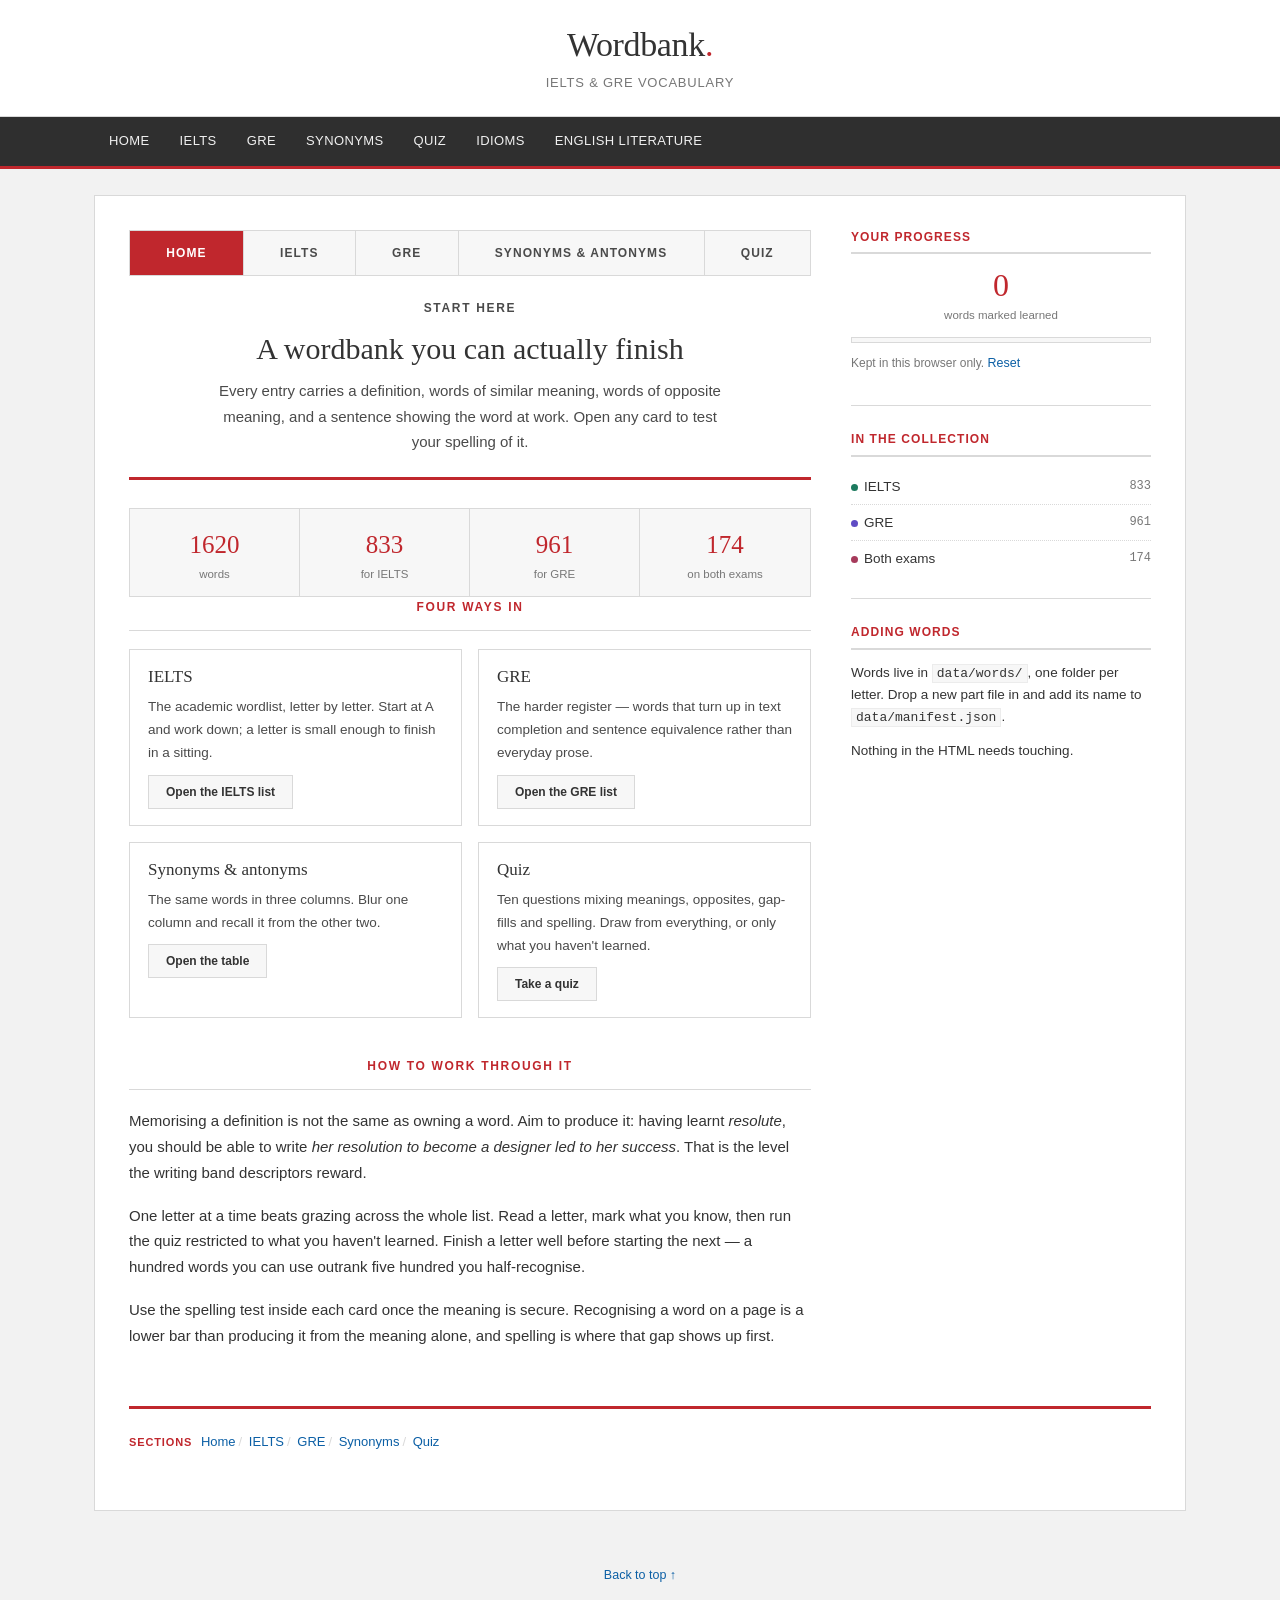
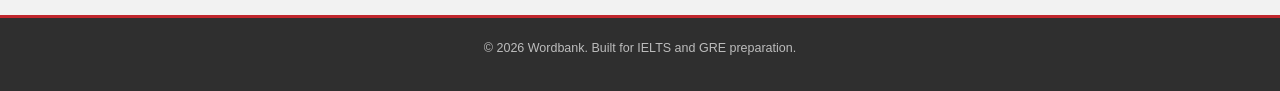
==== commit 4efd5709: "Add links for Idioms and English Literature pages" ====
--- a/index.html
+++ b/index.html
@@ -27,6 +27,8 @@
       <li><a href="#" data-go="gre">GRE</a></li>
       <li><a href="#" data-go="pairs">Synonyms</a></li>
       <li><a href="#" data-go="quiz">Quiz</a></li>
+      <li><a href="idioms.html" data-go="Idioms">Idioms</a></li>
+      <li><a href="english-literature.html" data-go="Literature">English Literature</a></li>
     </ul>
   </div>
 </nav>
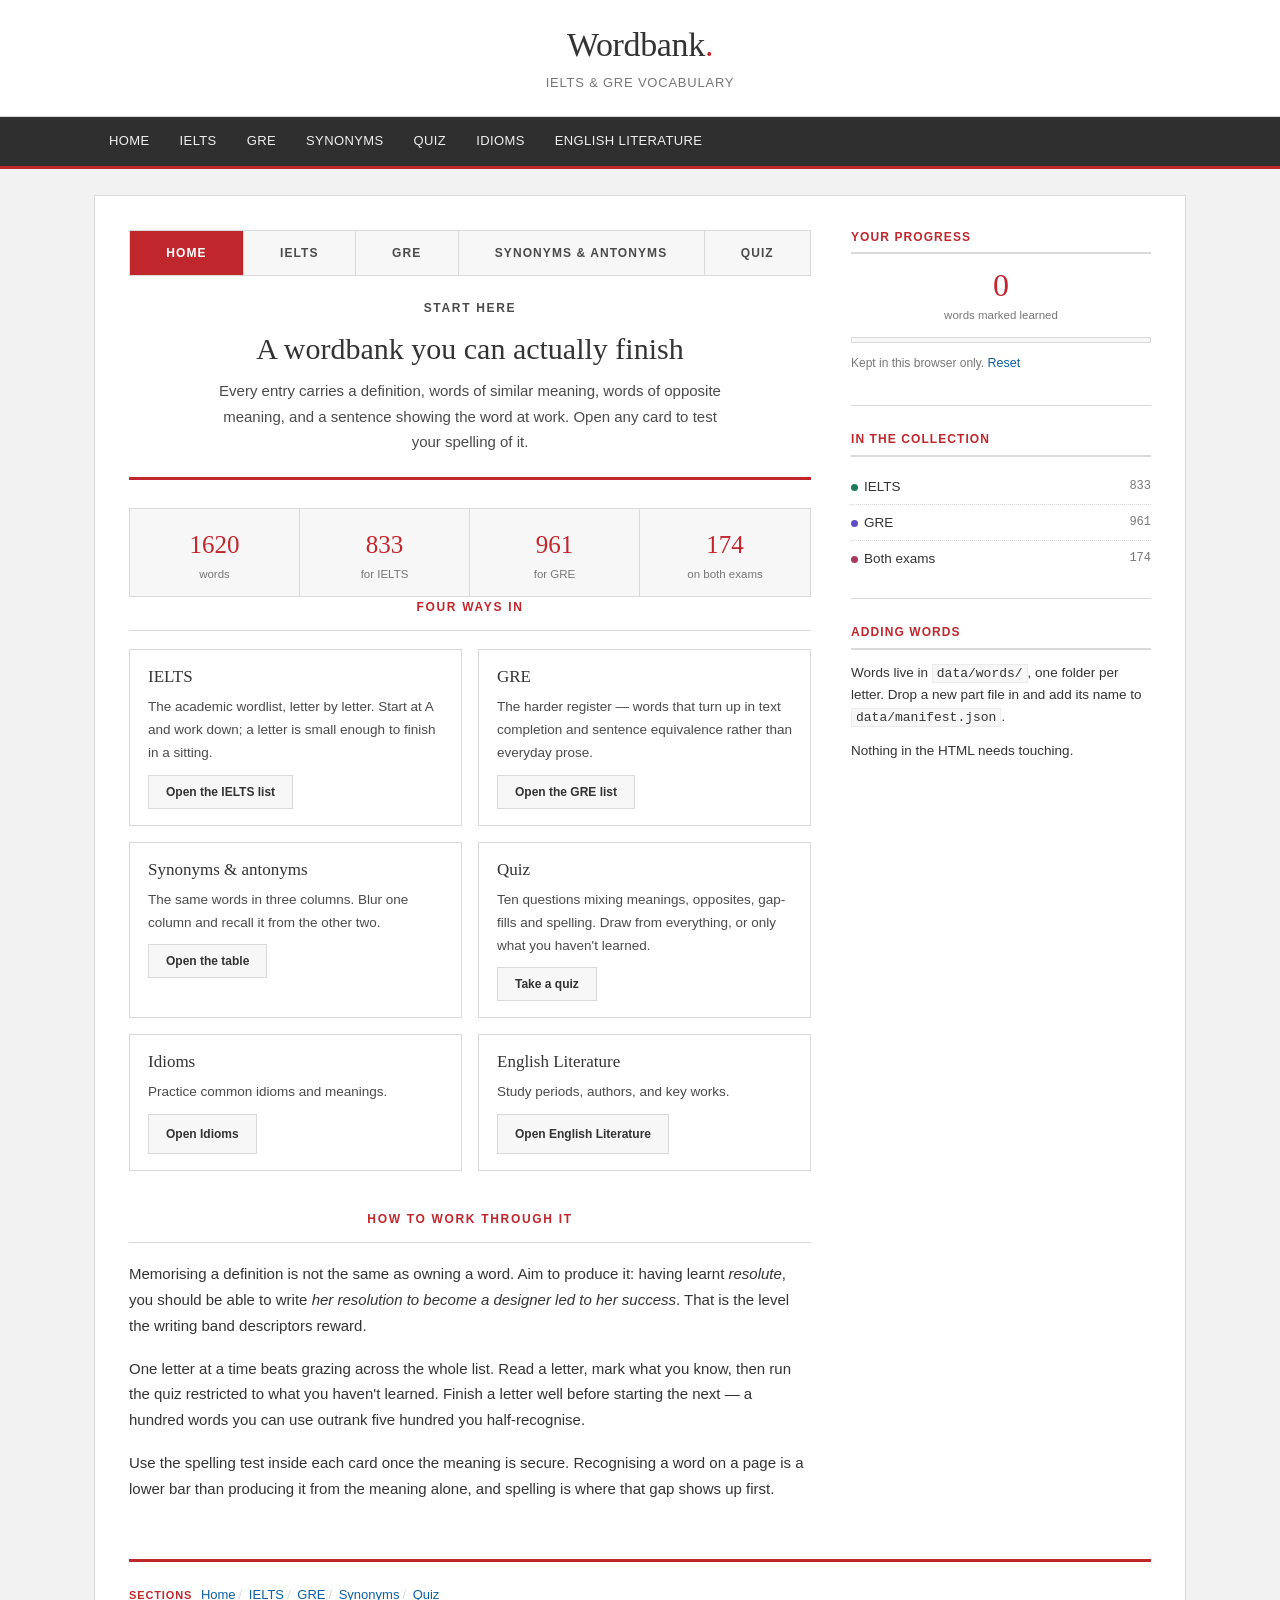
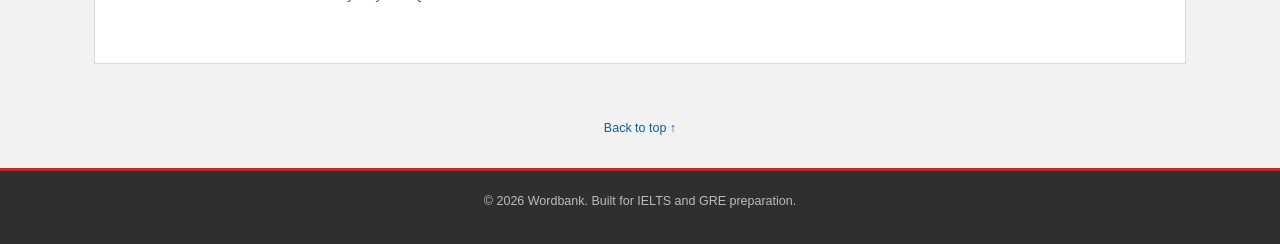
==== commit 7f073f23: "Fix links for Idioms and English Literature Updated links for Idioms and English Literature sections" ====
--- a/index.html
+++ b/index.html
@@ -27,8 +27,8 @@
       <li><a href="#" data-go="gre">GRE</a></li>
       <li><a href="#" data-go="pairs">Synonyms</a></li>
       <li><a href="#" data-go="quiz">Quiz</a></li>
-      <li><a href="idioms.html" data-go="Idioms">Idioms</a></li>
-      <li><a href="english-literature.html" data-go="Literature">English Literature</a></li>
+      <li><a href="idioms.html">Idioms</a></li>
+      <li><a href="english-literature.html">English Literature</a></li>
     </ul>
   </div>
 </nav>
@@ -124,6 +124,17 @@
             <p>Ten questions mixing meanings, opposites, gap-fills and spelling. Draw from everything, or only what you haven't learned.</p>
             <button class="btn" data-go="quiz">Take a quiz</button>
           </div>
+          <div class="how-card">
+  <h3>Idioms</h3>
+  <p>Practice common idioms and meanings.</p>
+  <a class="btn" href="idioms.html">Open Idioms</a>
+</div>
+
+<div class="how-card">
+  <h3>English Literature</h3>
+  <p>Study periods, authors, and key works.</p>
+  <a class="btn" href="english-literature.html">Open English Literature</a>
+</div>
         </div>
       </section>
 
